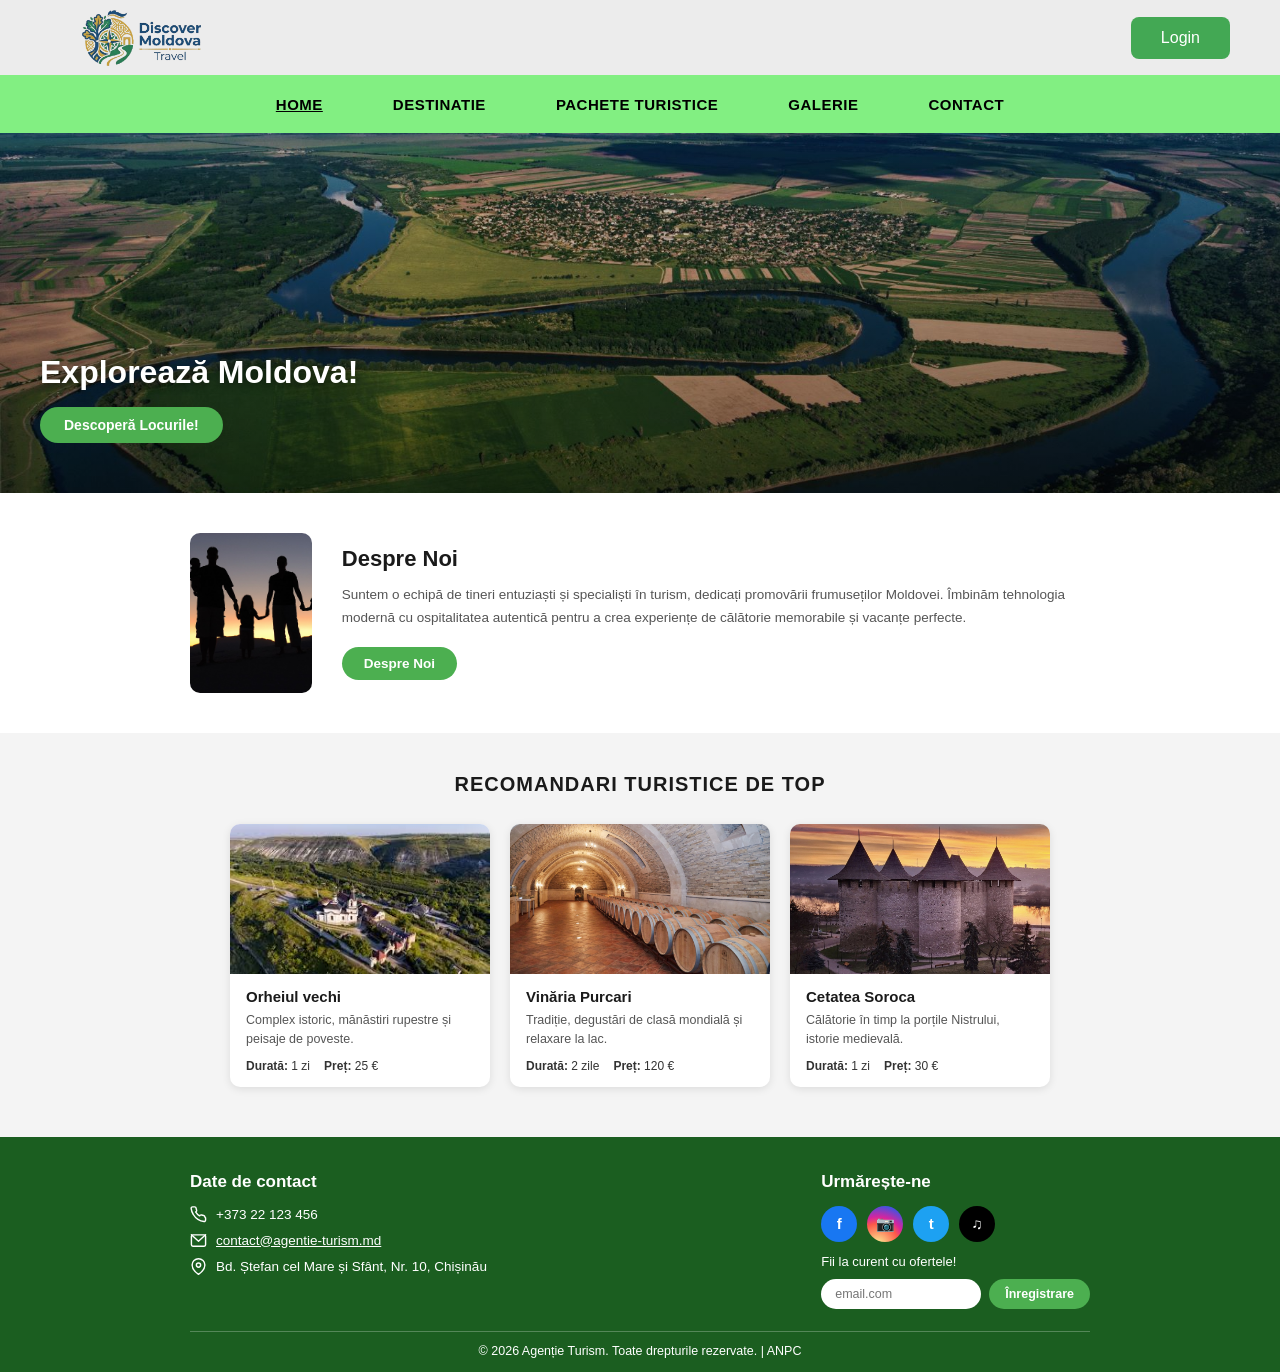
==== index.html @ 36265c70 "Add files via upload" ====
<!DOCTYPE html>
<html lang="ro">
<head>
    <meta charset="UTF-8">
    <meta name="viewport" content="width=device-width, initial-scale=1.0">
    <title>Discover Moldova - Pagina Principala</title>

    <!-- style.css: variabile, reset, header, nav, hero, destinatii, despre noi -->
    <link rel="stylesheet" href="css/style.css">

    <style>
        
        footer {
            background-color: #1b5e20;
            color: #ffffff;
            padding: 35px 40px 14px;
            margin-top: 10px;
        }

        .footer-container {
            display: flex;
            justify-content: space-between;
            gap: 30px;
            max-width: 900px;
            margin: 0 auto;
            padding-bottom: 22px;
        }

        .footer-contact h3,
        .footer-social h3 {
            font-size: 17px;
            font-weight: 700;
            margin-bottom: 14px;
        }

        .footer-contact p {
            display: flex;
            align-items: center;
            gap: 9px;
            font-size: 13.5px;
            margin-bottom: 9px;
        }

        .footer-contact p a {
            color: #ffffff;
            text-decoration: underline;
        }

        .footer-contact svg {
            width: 17px;
            height: 17px;
            flex-shrink: 0;
        }

        /* Iconite sociale */
        .social-icons {
            display: flex;
            gap: 10px;
            margin-bottom: 12px;
        }

        .social-icon {
            width: 36px;
            height: 36px;
            border-radius: 50%;
            display: flex;
            align-items: center;
            justify-content: center;
            font-size: 15px;
            font-weight: 700;
            color: #ffffff;
            text-decoration: none;
            transition: transform 0.2s, opacity 0.2s;
        }

        .social-icon:hover {
            transform: scale(1.12);
            opacity: 0.9;
        }

        .social-icon.facebook  { background-color: #1877f2; }
        .social-icon.instagram { background: radial-gradient(circle at 30% 107%, #fdf497 0%, #fd5949 45%, #d6249f 60%, #285AEB 90%); }
        .social-icon.twitter   { background-color: #1da1f2; }
        .social-icon.tiktok    { background-color: #000000; }

        .footer-social p {
            font-size: 13px;
            margin-bottom: 10px;
        }

        /* Newsletter */
        .newsletter-form {
            display: flex;
            gap: 8px;
            align-items: center;
        }

        .newsletter-form input[type="email"] {
            padding: 8px 14px;
            border-radius: 20px;
            border: none;
            outline: none;
            font-size: 12.5px;
            color: #333;
            width: 160px;
        }

        .newsletter-form button {
            background-color: #4caf50;
            color: #ffffff;
            border: none;
            padding: 8px 16px;
            border-radius: 20px;
            font-size: 12.5px;
            font-weight: 700;
            cursor: pointer;
            transition: background 0.2s;
        }

        .newsletter-form button:hover {
            background-color: #2e7d32;
        }

        /* Footer bottom */
        .footer-bottom {
            border-top: 1px solid rgba(255,255,255,0.25);
            padding-top: 12px;
            text-align: center;
            font-size: 12.5px;
            max-width: 900px;
            margin: 0 auto;
        }
    </style>
</head>
<body>

    <!-- ===== BARA ALBA: logo + login ===== -->
    <div class="header-top">
        <div class="logo">
            <img src="assets/logo.png" alt="Discover Moldova Travel">
        </div>
        <a href="#" class="btn-login">Login</a>
    </div>

    <!-- ===== BARA VERDE: navigatie ===== -->
    <nav class="header-nav">
        <ul>
            <li><a href="index.html" class="active">HOME</a></li>
            <li><a href="pages/destinatii.html">DESTINATIE</a></li>
            <li><a href="pages/pachete.html">PACHETE TURISTICE</a></li>
            <li><a href="pages/galerie.html">GALERIE</a></li>
            <li><a href="pages/contact.html">CONTACT</a></li>
        </ul>
    </nav>

    <main>

        <!-- ===== HERO: background-image, overlay, titlu animat ===== -->
        <section class="hero" style="background-image: url('assets/AboutMoldova.jpg')">
            <div class="hero-content">
                <h1>Explorează Moldova!</h1>
                <a href="#destinatii" class="btn-primary">Descoperă Locurile!</a>
            </div>
        </section>

        <!-- ===== DESPRE NOI: Flexbox + iconite ===== -->
        <section class="about">
            <div class="about-container">
                <div class="about-image">
                    <img src="assets/despre-noi.jpg" alt="Familie în siluetă la apus">
                </div>
                <div class="about-text">
                    <h2>Despre Noi</h2>
                    <p>Suntem o echipă de tineri entuziaști și specialiști în turism, dedicați promovării frumuseților Moldovei. Îmbinăm tehnologia modernă cu ospitalitatea autentică pentru a crea experiențe de călătorie memorabile și vacanțe perfecte.</p>
                    <a href="#" class="btn-secondary">Despre Noi</a>
                </div>
            </div>
        </section>

        <!-- ===== DESTINATII: CSS Grid 3 coloane, carduri box-shadow + hover ===== -->
        <section id="destinatii" class="recommendations">
            <h2>RECOMANDARI TURISTICE DE TOP</h2>

            <div class="cards-container">

                <article class="card">
                    <img src="assets/orheiul-vechi.jpg" alt="Orheiul Vechi">
                    <div class="card-content">
                        <h3>Orheiul vechi</h3>
                        <p>Complex istoric, mănăstiri rupestre și peisaje de poveste.</p>
                        <div class="card-details">
                            <p><strong>Durată:</strong> 1 zi</p>
                            <p><strong>Preț:</strong> 25 €</p>
                        </div>
                    </div>
                </article>

                <article class="card">
                    <img src="assets/vinaria-purcari.jpg" alt="Vinăria Purcari">
                    <div class="card-content">
                        <h3>Vinăria Purcari</h3>
                        <p>Tradiție, degustări de clasă mondială și relaxare la lac.</p>
                        <div class="card-details">
                            <p><strong>Durată:</strong> 2 zile</p>
                            <p><strong>Preț:</strong> 120 €</p>
                        </div>
                    </div>
                </article>

                <article class="card">
                    <img src="assets/soroca-cetate.jpg" alt="Cetatea Soroca">
                    <div class="card-content">
                        <h3>Cetatea Soroca</h3>
                        <p>Călătorie în timp la porțile Nistrului, istorie medievală.</p>
                        <div class="card-details">
                            <p><strong>Durată:</strong> 1 zi</p>
                            <p><strong>Preț:</strong> 30 €</p>
                        </div>
                    </div>
                </article>

            </div>
        </section>

    </main>

    <!-- ===== FOOTER ===== -->
    <footer>
        <div class="footer-container">
            <div class="footer-contact">
                <h3>Date de contact</h3>
                <p>
                    <svg viewBox="0 0 24 24" fill="none" stroke="white" stroke-width="2" stroke-linecap="round" stroke-linejoin="round">
                        <path d="M22 16.92v3a2 2 0 0 1-2.18 2 19.79 19.79 0 0 1-8.63-3.07A19.5 19.5 0 0 1 4.69 12a19.79 19.79 0 0 1-3.07-8.67A2 2 0 0 1 3.6 1.27h3a2 2 0 0 1 2 1.72c.127.96.361 1.903.7 2.81a2 2 0 0 1-.45 2.11L7.91 8.4a16 16 0 0 0 5.55 5.55l.83-.83a2 2 0 0 1 2.11-.45c.907.339 1.85.573 2.81.7a2 2 0 0 1 1.72 2.03z"/>
                    </svg>
                    +373 22 123 456
                </p>
                <p>
                    <svg viewBox="0 0 24 24" fill="none" stroke="white" stroke-width="2" stroke-linecap="round" stroke-linejoin="round">
                        <rect x="2" y="4" width="20" height="16" rx="2"/>
                        <polyline points="2,4 12,13 22,4"/>
                    </svg>
                    <a href="mailto:contact@agentie-turism.md">contact@agentie-turism.md</a>
                </p>
                <p>
                    <svg viewBox="0 0 24 24" fill="none" stroke="white" stroke-width="2" stroke-linecap="round" stroke-linejoin="round">
                        <path d="M21 10c0 7-9 13-9 13s-9-6-9-13a9 9 0 0 1 18 0z"/>
                        <circle cx="12" cy="10" r="3"/>
                    </svg>
                    Bd. Ștefan cel Mare și Sfânt, Nr. 10, Chișinău
                </p>
            </div>

            <div class="footer-social">
                <h3>Urmărește-ne</h3>
                <div class="social-icons">
                    <a href="#" class="social-icon facebook">f</a>
                    <a href="#" class="social-icon instagram">&#x1F4F7;</a>
                    <a href="#" class="social-icon twitter">t</a>
                    <a href="#" class="social-icon tiktok">&#9835;</a>
                </div>
                <p>Fii la curent cu ofertele!</p>
                <form class="newsletter-form">
                    <input type="email" placeholder="email.com" required>
                    <button type="submit">Înregistrare</button>
                </form>
            </div>
        </div>

        <div class="footer-bottom">
            <p>&copy; 2026 Agenție Turism. Toate drepturile rezervate. | ANPC</p>
        </div>
    </footer>

    <script src="js/script.js"></script>
</body>
</html>
---- css/style.css ----
:root {
    --green-dark:   #1b5e20;
    --green-mid:    #2e7d32;
    --green-light:  #4caf50;
    --white:        #ffffff;
    --gray-bg:      #f4f4f4;
    --gray-light:   #eeeeee;
    --gray-border:  #cccccc;
    --text-dark:    #1a1a1a;
    --text-mid:     #333333;
    --text-light:   #555555;
    --font-main:    'Segoe UI', Tahoma, Geneva, Verdana, sans-serif;
}

/* ----- Reset ----- */
*, *::before, *::after {
    margin: 0;
    padding: 0;
    box-sizing: border-box;
}

html, body {
    font-family: var(--font-main);
    background-color: var(--gray-bg);
    color: var(--text-dark);
    font-size: 15px;
}

a {
    text-decoration: none;
    color: inherit;
}

img {
    display: block;
    max-width: 100%;
}

ul {
    list-style: none;
}

.header-top{
    background:#ececec;
    height:75px;
    padding:0 50px;
    display:flex;
    justify-content:space-between;
    align-items:center;
}

.logo img {
    height: 100px;
    width: auto;
}

.btn-login{
    background:#43a854;
    color:white;
    padding:12px 30px;
    border-radius:8px;
    border:none;
    font-size:16px;
    font-weight:500;
}

.btn-login:hover {
    background: rgba(255,255,255,0.2);
}

/* =============================================
   HEADER — BARA ALBASTRA (navigatie)
   ============================================= */
   .header-nav{
    background:#82ef82;
    height:58px;
    display:flex;
    justify-content:center;
    align-items:center;
}

.header-nav ul{
    display:flex;
    gap:70px;
    margin:0;
    padding:0;
    align-items:center;
}

.header-nav ul li a{
    color:#000;
    font-size:15px;
    font-weight:700;
    padding-bottom:4px;
    letter-spacing:0.5px;
}

.header-nav ul li a:hover,
.header-nav ul li a.active{
    text-decoration:underline;
}

/* =============================================
   FOOTER
   ============================================= */
footer {
    background-color: var(--green-dark);
    color: var(--white);
    padding: 35px 40px 14px;
    margin-top: 10px;
}

.footer-container {
    display: flex;
    justify-content: space-between;
    max-width: 900px;
    margin: 0 auto;
    padding-bottom: 22px;
    gap: 30px;
}

.footer-contact h3,
.footer-social h3 {
    font-size: 17px;
    font-weight: 700;
    margin-bottom: 14px;
}

.footer-contact p {
    font-size: 13.5px;
    margin-bottom: 9px;
    display: flex;
    align-items: center;
    gap: 9px;
}

.footer-contact p a {
    color: var(--white);
    text-decoration: underline;
}

.footer-contact svg {
    width: 17px;
    height: 17px;
    flex-shrink: 0;
}

.social-icons {
    display: flex;
    gap: 10px;
    margin-bottom: 12px;
}

.social-icon {
    width: 36px;
    height: 36px;
    border-radius: 50%;
    display: flex;
    align-items: center;
    justify-content: center;
    font-size: 15px;
    font-weight: 700;
    color: var(--white);
    text-decoration: none;
}

.social-icon.facebook  { background-color: #1877f2; }
.social-icon.instagram { background: radial-gradient(circle at 30% 107%, #fdf497 0%, #fd5949 45%, #d6249f 60%, #285AEB 90%); }
.social-icon.twitter   { background-color: #1da1f2; }
.social-icon.tiktok    { background-color: #000000; }

.footer-social p {
    font-size: 13px;
    margin-bottom: 10px;
}

.newsletter-form {
    display: flex;
    gap: 8px;
    align-items: center;
}

.newsletter-form input[type="email"] {
    padding: 8px 14px;
    border-radius: 20px;
    border: none;
    outline: none;
    font-size: 12.5px;
    color: var(--text-mid);
    width: 160px;
}

.newsletter-form button {
    background-color: var(--green-light);
    color: var(--white);
    border: none;
    padding: 8px 16px;
    border-radius: 20px;
    font-size: 12.5px;
    font-weight: 700;
    cursor: pointer;
    transition: background 0.2s;
}

.newsletter-form button:hover {
    background-color: var(--green-mid);
}

.footer-bottom {
    border-top: 1px solid rgba(255,255,255,0.25);
    padding-top: 12px;
    text-align: center;
    font-size: 12.5px;
    max-width: 900px;
    margin: 0 auto;
}

/* =============================================
   INDEX.HTML — HERO
   ============================================= */
.hero {
    width: 100%;
    min-height: 360px;
    background-color: #555; background-size: cover; background-position: center center; background-repeat: no-repeat;
    position: relative;
    display: flex;
    align-items: flex-end;
    padding-bottom: 50px;
}

.hero::after {
    content: '';
    position: absolute;
    inset: 0;
    background: linear-gradient(to bottom, rgba(0,0,0,0.15) 0%, rgba(0,0,0,0.45) 100%);
}

.hero-content {
    position: relative;
    z-index: 1;
    padding-left: 40px;
}

.hero-content h1 {
    font-size: 32px;
    font-weight: 800;
    color: var(--white);
    margin-bottom: 16px;
    text-shadow: 0 2px 8px rgba(0,0,0,0.5);
}

.btn-primary {
    display: inline-block;
    background-color: var(--green-light);
    color: var(--white);
    padding: 10px 24px;
    border-radius: 25px;
    font-size: 14px;
    font-weight: 700;
    transition: background 0.2s, transform 0.1s;
}

.btn-primary:hover {
    background-color: var(--green-mid);
    transform: translateY(-1px);
}

/* =============================================
   INDEX.HTML — DESPRE NOI
   ============================================= */
.about {
    background: var(--white);
    padding: 40px;
}

.about-container {
    max-width: 900px;
    margin: 0 auto;
    display: flex;
    gap: 30px;
    align-items: center;
}

.about-image img {
    width: 220px;
    height: 160px;
    object-fit: cover;
    border-radius: 10px;
    flex-shrink: 0;
}

.about-text h2 {
    font-size: 22px;
    font-weight: 700;
    color: var(--text-dark);
    margin-bottom: 12px;
}

.about-text p {
    font-size: 13.5px;
    line-height: 1.65;
    color: var(--text-light);
    margin-bottom: 18px;
}

.btn-secondary {
    display: inline-block;
    background-color: var(--green-light);
    color: var(--white);
    padding: 9px 22px;
    border-radius: 22px;
    font-size: 13.5px;
    font-weight: 700;
    transition: background 0.2s;
}

.btn-secondary:hover {
    background-color: var(--green-mid);
}

/* =============================================
   INDEX.HTML — RECOMANDARI
   ============================================= */
.recommendations {
    padding: 40px;
    background: var(--gray-bg);
}

.recommendations h2 {
    text-align: center;
    font-size: 20px;
    font-weight: 800;
    letter-spacing: 1px;
    color: var(--text-dark);
    margin-bottom: 28px;
}

.cards-container {
    display: flex;
    gap: 20px;
    justify-content: center;
    max-width: 900px;
    margin: 0 auto;
    flex-wrap: wrap;
}

.card {
    background: var(--white);
    border-radius: 10px;
    overflow: hidden;
    width: 260px;
    box-shadow: 0 2px 8px rgba(0,0,0,0.1);
    transition: transform 0.2s, box-shadow 0.2s;
}

.card:hover {
    transform: translateY(-4px);
    box-shadow: 0 6px 18px rgba(0,0,0,0.15);
}

.card > img {
    width: 100%;
    height: 150px;
    object-fit: cover;
}

.card-content {
    padding: 14px 16px;
}

.card-content h3 {
    font-size: 15px;
    font-weight: 700;
    margin-bottom: 6px;
    color: var(--text-dark);
}

.card-content > p {
    font-size: 12.5px;
    color: var(--text-light);
    line-height: 1.5;
    margin-bottom: 10px;
}

.card-details {
    display: flex;
    gap: 14px;
}

.card-details p {
    font-size: 12px;
    color: var(--text-mid);
}

/* =============================================
   DESTINATII.HTML — LAYOUT
   ============================================= */
.destinatii-layout {
    display: flex;
    gap: 24px;
    padding: 30px 40px;
    max-width: 960px;
    margin: 0 auto;
}

.sidebar {
    width: 160px;
    flex-shrink: 0;
}

.sidebar h2 {
    font-size: 18px;
    font-weight: 800;
    color: var(--text-dark);
    margin-bottom: 13px;
}

.search-box {
    display: flex;
    align-items: center;
    gap: 7px;
    border: 1.5px solid var(--gray-border);
    border-radius: 20px;
    padding: 7px 12px;
    background: var(--white);
    margin-bottom: 16px;
}

.search-box span {
    font-size: 13px;
    color: #aaa;
}

.search-box input {
    border: none;
    outline: none;
    font-size: 13px;
    color: #999;
    width: 100%;
    background: transparent;
}

.filter-box {
    background: var(--white);
    border: 1.5px solid var(--gray-border);
    border-radius: 12px;
    padding: 14px 13px;
}

.filter-box h4 {
    font-size: 12.5px;
    font-weight: 700;
    color: var(--text-dark);
    margin-bottom: 8px;
}

.filter-item {
    font-size: 12px;
    color: var(--text-light);
    margin-bottom: 7px;
    display: flex;
    align-items: center;
    gap: 4px;
    cursor: pointer;
}

.filter-item::after {
    content: "∨";
    font-size: 10px;
    color: #777;
}

.filter-divider {
    border: none;
    border-top: 1px solid var(--gray-light);
    margin: 10px 0;
}

.categories-title {
    font-size: 12px;
    font-weight: 700;
    color: var(--text-dark);
    margin-bottom: 7px;
    display: block;
}

.dest-cards-area {
    flex: 1;
}

.dest-cards-grid {
    display: grid;
    grid-template-columns: repeat(3, 1fr);
    gap: 14px;
}

.dest-card {
    background: var(--white);
    border: 2px solid var(--green-light);
    border-radius: 10px;
    overflow: hidden;
    cursor: pointer;
    transition: transform 0.2s, box-shadow 0.2s;
}

.dest-card:hover {
    transform: translateY(-3px);
    box-shadow: 0 5px 16px rgba(76,175,80,0.2);
}

.dest-card img {
    width: 100%;
    height: 95px;
    object-fit: cover;
}

.dest-card-info {
    padding: 8px 10px;
}

.dest-card-info h3 {
    font-size: 12px;
    font-weight: 700;
    color: var(--text-dark);
    margin-bottom: 2px;
}

.dest-card-info p {
    font-size: 11.5px;
    color: var(--text-light);
}


/* =============================================
   PACHETE.HTML — SLIDER
   ============================================= */
.slider {
    position: relative;
    overflow: hidden;
    background: #111;
    height: 220px;
}

.slider-track {
    display: flex;
    height: 100%;
    transition: transform 0.5s ease;
}

.slide {
    min-width: 33.333%;
    height: 100%;
}

.slide img {
    width: 100%;
    height: 100%;
    object-fit: cover;
    opacity: 0.85;
}

.slider-dots {
    position: absolute;
    bottom: 10px;
    left: 50%;
    transform: translateX(-50%);
    display: flex;
    gap: 8px;
}

.dot {
    width: 10px;
    height: 10px;
    border-radius: 50%;
    background: rgba(255,255,255,0.5);
    cursor: pointer;
    transition: background 0.3s;
}

.dot.active {
    background: var(--white);
}

/* TITLU PACHETE */
.pachete-title {
    text-align: center;
    padding: 30px 20px 10px;
}

.pachete-title h2 {
    font-size: 22px;
    font-weight: 800;
    color: var(--text-dark);
    line-height: 1.4;
}

/* GRID PACHETE */
.pachete-grid {
    display: grid;
    grid-template-columns: repeat(3, 1fr);
    gap: 16px;
    padding: 20px 30px 40px;
    max-width: 960px;
    margin: 0 auto;
}

.pachet-card {
    background: var(--white);
    border-radius: 10px;
    overflow: hidden;
    box-shadow: 0 2px 8px rgba(0,0,0,0.1);
    transition: transform 0.2s, box-shadow 0.2s;
}

.pachet-card:hover {
    transform: translateY(-4px);
    box-shadow: 0 6px 18px rgba(0,0,0,0.15);
}

.pachet-card > img {
    width: 100%;
    height: 110px;
    object-fit: cover;
}

.pachet-info {
    padding: 12px 14px;
}

.pachet-info h3 {
    font-size: 14px;
    font-weight: 700;
    color: var(--text-dark);
    margin-bottom: 8px;
}

.pachet-info ul {
    list-style: disc;
    padding-left: 16px;
    margin-bottom: 12px;
}

.pachet-info ul li {
    font-size: 11.5px;
    color: var(--text-light);
    margin-bottom: 3px;
}

.btn-rezerva {
    display: inline-block;
    background-color: var(--green-light);
    color: var(--white);
    padding: 7px 16px;
    border-radius: 20px;
    font-size: 12px;
    font-weight: 700;
    transition: background 0.2s;
}

.btn-rezerva:hover {
    background-color: var(--green-mid);
}

/* =============================================
   GALERIE.HTML
   ============================================= */
.galerie-hero {
    width: 100%;
    height: 200px;
    background-color: #555; background-size: cover; background-position: center center; background-repeat: no-repeat;
    position: relative;
    display: flex;
    align-items: center;
    justify-content: flex-start;
    padding-left: 30px;
}

.galerie-hero::after {
    content: '';
    position: absolute;
    inset: 0;
    background: rgba(0,0,0,0.38);
}

.galerie-hero-content {
    position: relative;
    z-index: 1;
}

.galerie-hero-content h1 {
    font-size: 24px;
    font-weight: 800;
    color: var(--white);
    text-shadow: 0 2px 8px rgba(0,0,0,0.5);
}

/* FILTRE GALERIE */
.galerie-section {
    padding: 24px 30px 40px;
    max-width: 960px;
    margin: 0 auto;
}

.galerie-filtre {
    display: flex;
    gap: 10px;
    justify-content: center;
    margin-bottom: 22px;
}

.filtru-btn {
    padding: 7px 20px;
    border-radius: 20px;
    border: 1.5px solid var(--gray-border);
    background: var(--white);
    font-size: 13px;
    font-weight: 600;
    color: var(--text-mid);
    cursor: pointer;
    transition: background 0.2s, color 0.2s, border-color 0.2s;
}

.filtru-btn.active,
.filtru-btn:hover {
    background: var(--green-light);
    color: var(--white);
    border-color: var(--green-light);
}

/* GRID GALERIE */
.galerie-grid {
    display: grid;
    grid-template-columns: repeat(3, 1fr);
    gap: 12px;
}

.galerie-item {
    border-radius: 10px;
    overflow: hidden;
    cursor: pointer;
    transition: transform 0.2s, opacity 0.3s;
}

.galerie-item img {
    width: 100%;
    height: 120px;
    object-fit: cover;
    display: block;
    transition: transform 0.3s;
}

.galerie-item:hover img {
    transform: scale(1.05);
}

.galerie-item.hidden {
    display: none;
}

/* =============================================
   CONTACT.HTML
   ============================================= */
.contact-section {
    display: flex;
    gap: 0;
    min-height: 480px;
    max-width: 960px;
    margin: 0 auto;
    padding: 30px 30px 40px;
    gap: 30px;
}

/* STANGA */
.contact-left {
    flex: 1;
}

.contact-map {
    border-radius: 10px;
    overflow: hidden;
    margin-bottom: 20px;
}

.cum-ajungi h3 {
    font-size: 14px;
    font-weight: 700;
    color: var(--text-dark);
    margin-bottom: 12px;
    display: flex;
    align-items: center;
    gap: 6px;
    cursor: pointer;
}

.cum-ajungi h3 .arrow {
    font-size: 16px;
    color: var(--green-mid);
}

.cum-ajungi ul {
    list-style: disc;
    padding-left: 18px;
}

.cum-ajungi ul li {
    font-size: 12.5px;
    color: var(--text-light);
    margin-bottom: 8px;
    line-height: 1.55;
}

/* DREAPTA */
.contact-right {
    flex: 1;
}

.contact-info-top {
    margin-bottom: 16px;
}

.contact-info-top h3 {
    font-size: 16px;
    font-weight: 700;
    color: var(--text-dark);
    margin-bottom: 10px;
}

.contact-info-top p {
    font-size: 13px;
    color: var(--text-mid);
    display: flex;
    align-items: center;
    gap: 8px;
    margin-bottom: 7px;
}

.contact-info-top p svg {
    width: 16px;
    height: 16px;
    flex-shrink: 0;
    color: var(--text-mid);
}

.contact-info-top p a {
    color: var(--green-mid);
    text-decoration: underline;
}

.contact-slogan {
    font-size: 20px;
    font-weight: 800;
    color: var(--text-dark);
    margin-bottom: 18px;
    line-height: 1.3;
}

/* FORMULAR */
.contact-form {
    display: flex;
    flex-direction: column;
    gap: 10px;
}

.contact-form input,
.contact-form textarea {
    width: 100%;
    padding: 10px 14px;
    border: 1.5px solid var(--gray-border);
    border-radius: 8px;
    font-size: 13px;
    font-family: var(--font-main);
    color: var(--text-dark);
    outline: none;
    background: var(--white);
    transition: border-color 0.2s;
}

.contact-form input:focus,
.contact-form textarea:focus {
    border-color: var(--green-light);
}

.contact-form textarea {
    resize: vertical;
    min-height: 90px;
}

.btn-trimite {
    background-color: var(--green-light);
    color: var(--white);
    border: none;
    padding: 11px 24px;
    border-radius: 22px;
    font-size: 14px;
    font-weight: 700;
    cursor: pointer;
    align-self: flex-end;
    transition: background 0.2s;
}

.btn-trimite:hover {
    background-color: var(--green-mid);
}
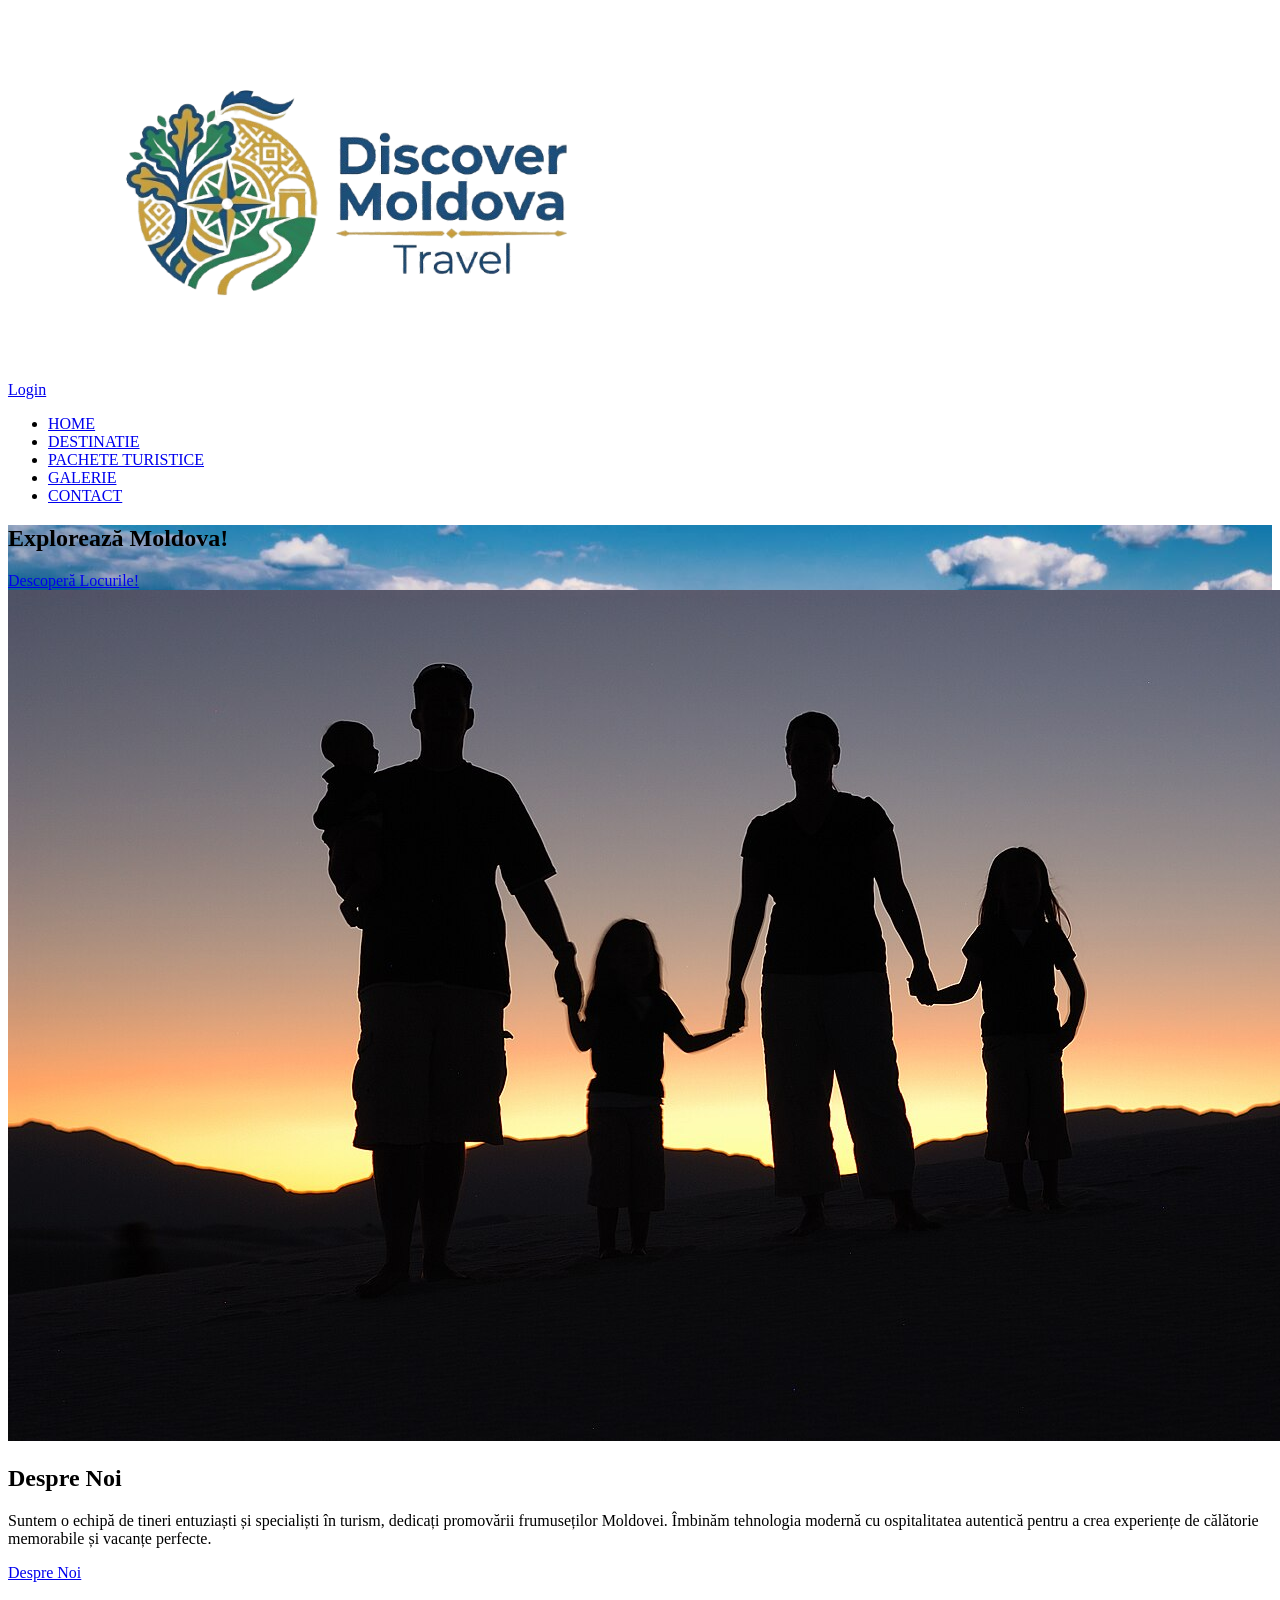
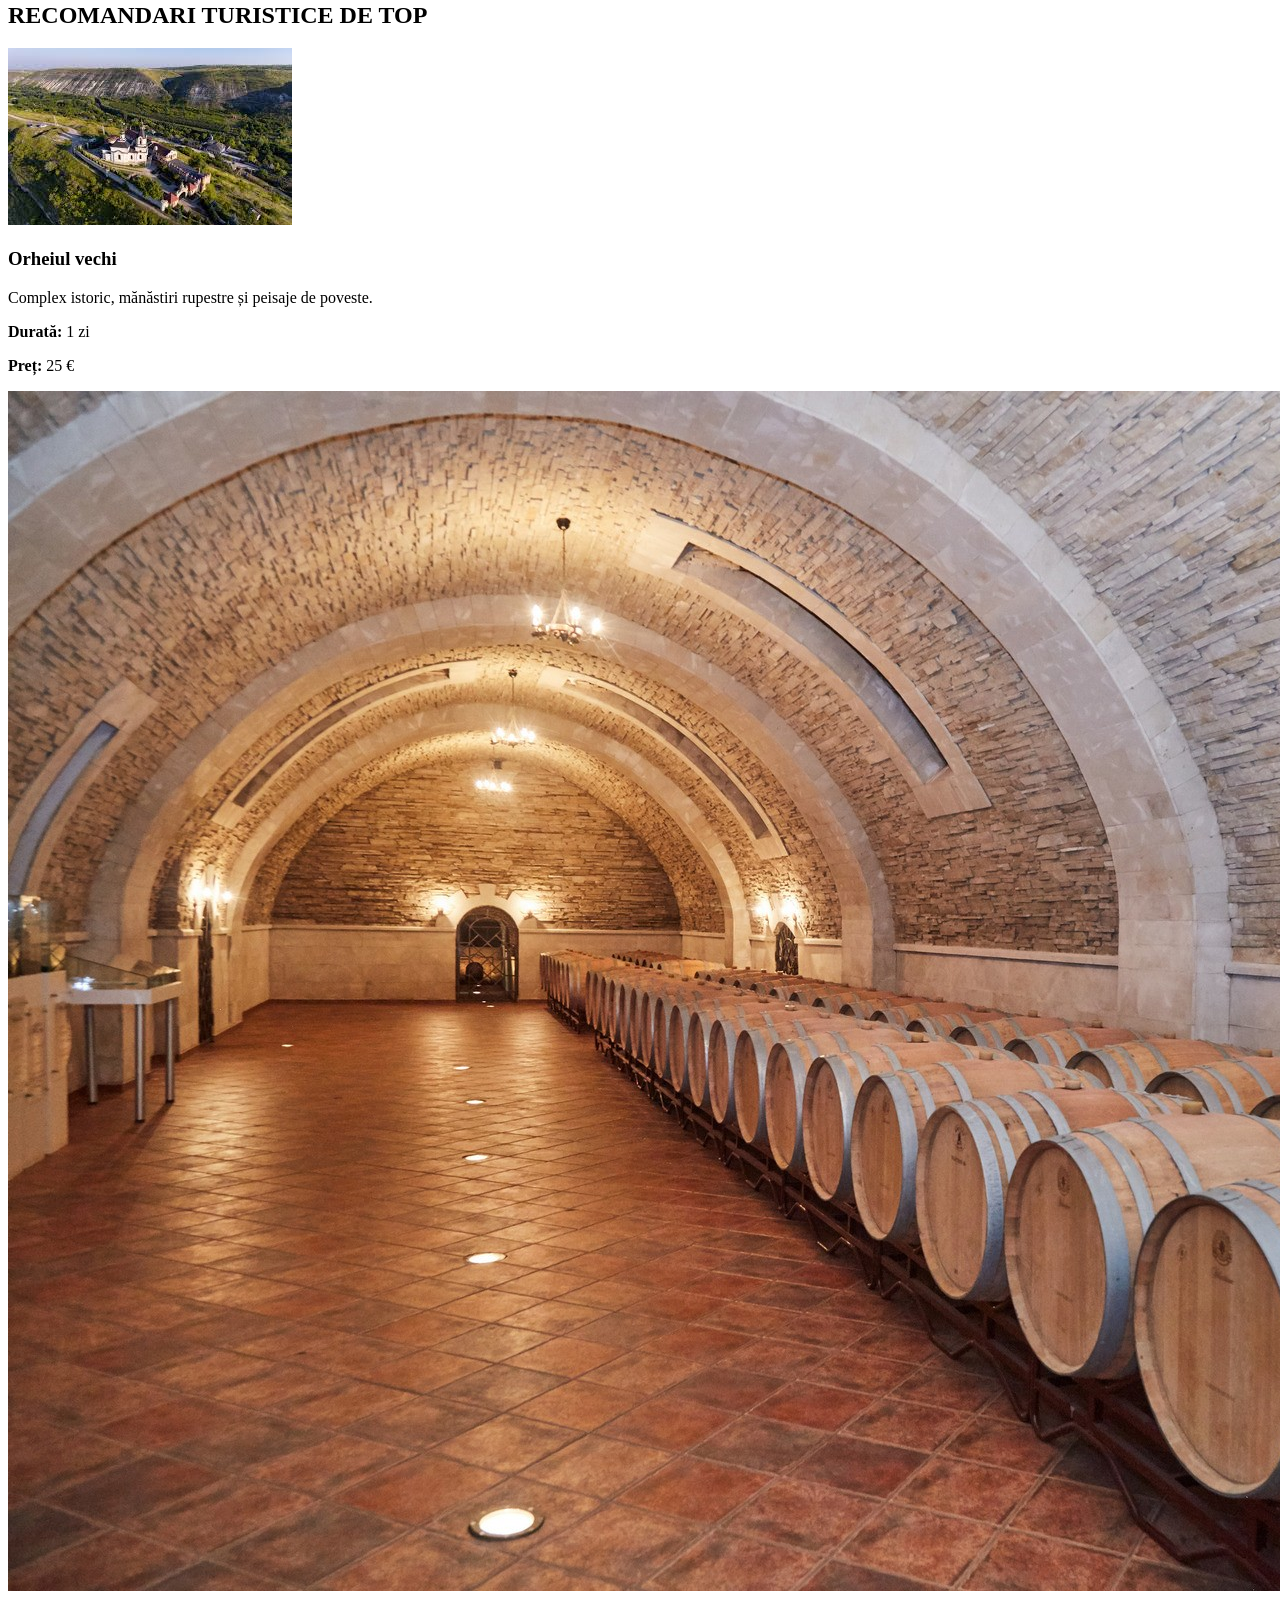
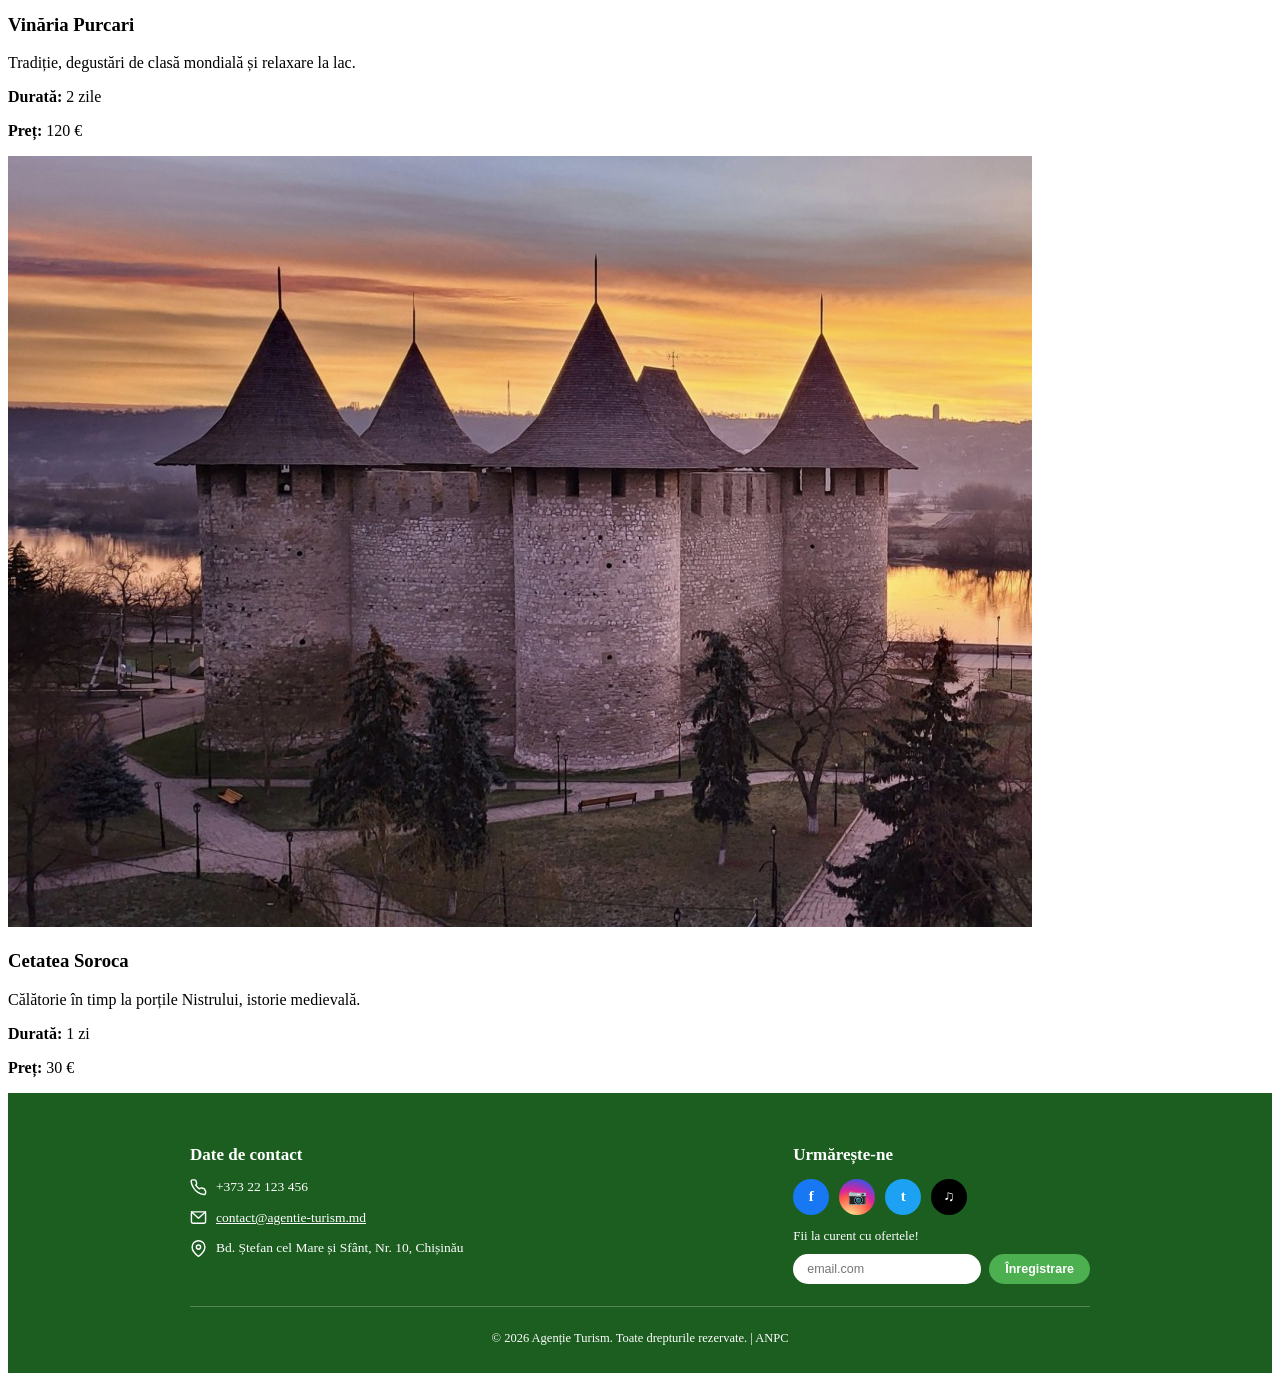
==== commit b4ad2e66: "Update index.html" ====
--- a/index.html
+++ b/index.html
@@ -5,10 +5,12 @@
     <meta name="viewport" content="width=device-width, initial-scale=1.0">
     <title>Discover Moldova - Pagina Principala</title>
 
-    <!-- style.css: variabile, reset, header, nav, hero, destinatii, despre noi -->
-    <link rel="stylesheet" href="css/style.css">
+    
+    <link rel="stylesheet" href="style.css">
 
     <style>
+        
+
         
         footer {
             background-color: #1b5e20;
@@ -52,7 +54,7 @@
             flex-shrink: 0;
         }
 
-        /* Iconite sociale */
+        
         .social-icons {
             display: flex;
             gap: 10px;
@@ -88,7 +90,7 @@
             margin-bottom: 10px;
         }
 
-        /* Newsletter */
+        
         .newsletter-form {
             display: flex;
             gap: 8px;
@@ -121,7 +123,7 @@
             background-color: #2e7d32;
         }
 
-        /* Footer bottom */
+        
         .footer-bottom {
             border-top: 1px solid rgba(255,255,255,0.25);
             padding-top: 12px;
@@ -134,7 +136,7 @@
 </head>
 <body>
 
-    <!-- ===== BARA ALBA: logo + login ===== -->
+    
     <div class="header-top">
         <div class="logo">
             <img src="assets/logo.png" alt="Discover Moldova Travel">
@@ -142,7 +144,7 @@
         <a href="#" class="btn-login">Login</a>
     </div>
 
-    <!-- ===== BARA VERDE: navigatie ===== -->
+    
     <nav class="header-nav">
         <ul>
             <li><a href="index.html" class="active">HOME</a></li>
@@ -155,7 +157,7 @@
 
     <main>
 
-        <!-- ===== HERO: background-image, overlay, titlu animat ===== -->
+        
         <section class="hero" style="background-image: url('assets/AboutMoldova.jpg')">
             <div class="hero-content">
                 <h1>Explorează Moldova!</h1>
@@ -163,7 +165,7 @@
             </div>
         </section>
 
-        <!-- ===== DESPRE NOI: Flexbox + iconite ===== -->
+        
         <section class="about">
             <div class="about-container">
                 <div class="about-image">
@@ -177,7 +179,7 @@
             </div>
         </section>
 
-        <!-- ===== DESTINATII: CSS Grid 3 coloane, carduri box-shadow + hover ===== -->
+        
         <section id="destinatii" class="recommendations">
             <h2>RECOMANDARI TURISTICE DE TOP</h2>
 
@@ -224,7 +226,7 @@
 
     </main>
 
-    <!-- ===== FOOTER ===== -->
+    
     <footer>
         <div class="footer-container">
             <div class="footer-contact">
@@ -272,6 +274,7 @@
         </div>
     </footer>
 
+    <script src="https://cdn.jsdelivr.net/npm/bootstrap@5.3.0/dist/js/bootstrap.bundle.min.js"></script>
     <script src="js/script.js"></script>
 </body>
-</html>+</html>
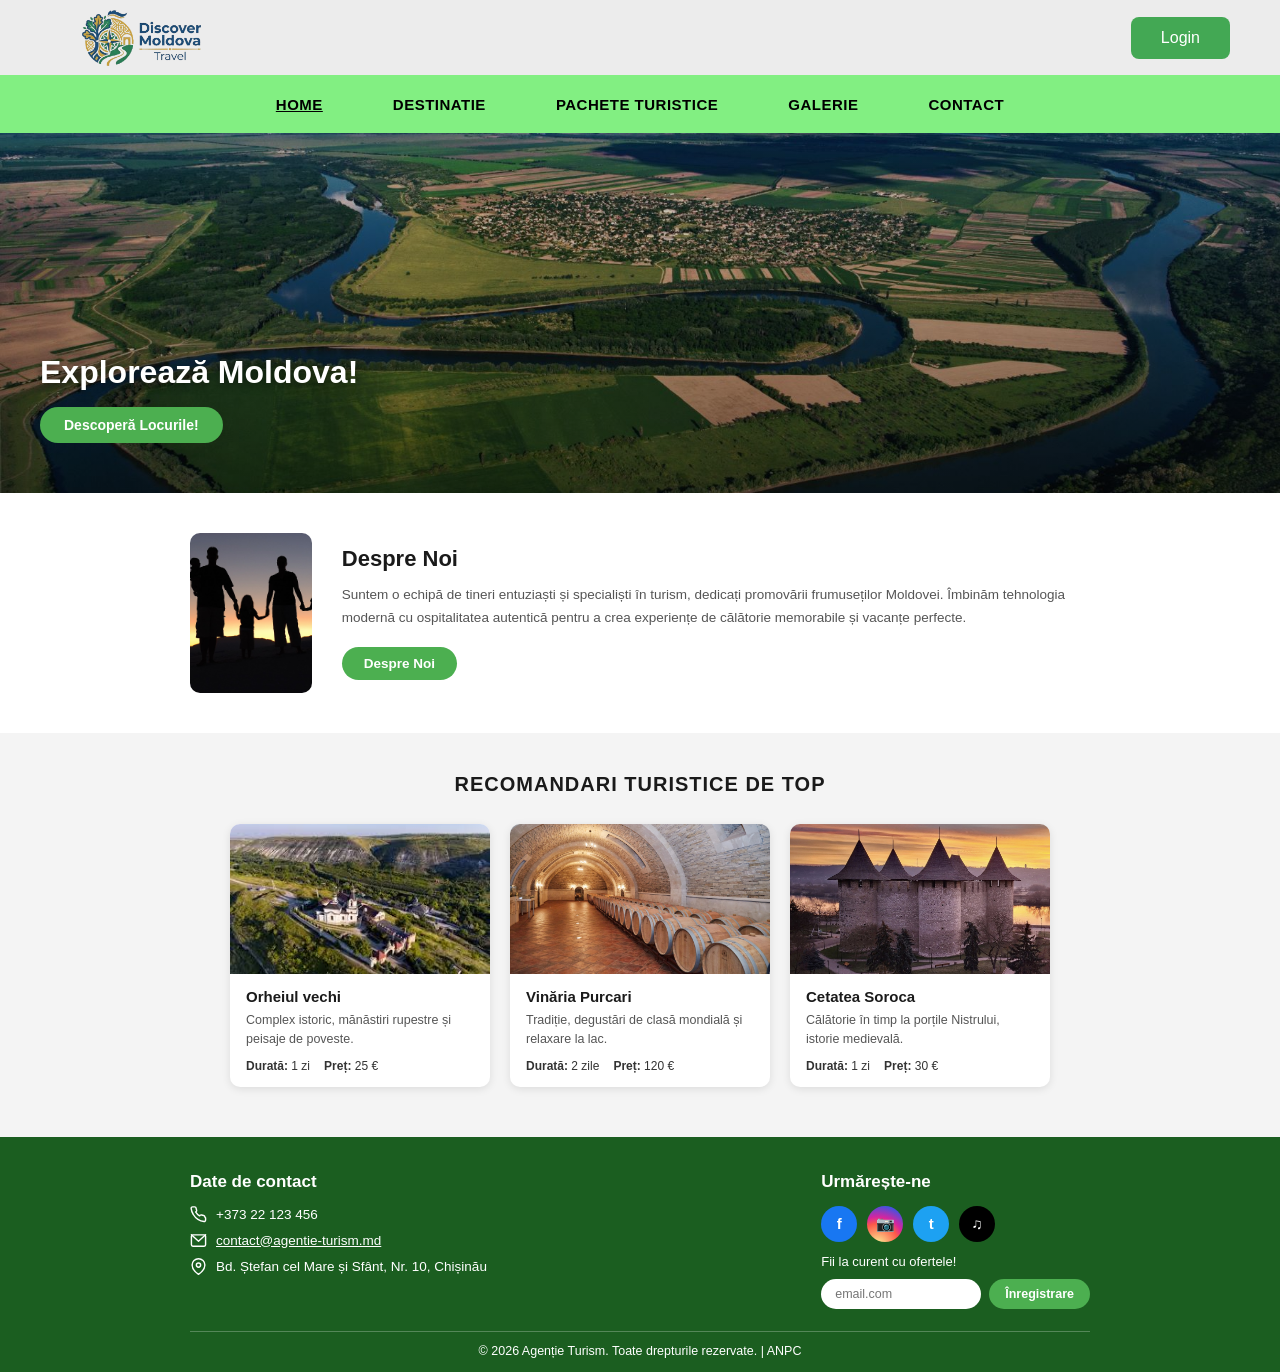
==== commit 9359c3c4: "Update index.html" ====
--- a/index.html
+++ b/index.html
@@ -6,7 +6,7 @@
     <title>Discover Moldova - Pagina Principala</title>
 
     
-    <link rel="stylesheet" href="style.css">
+    <link rel="stylesheet" href="css/style.css">
 
     <style>
         
--- a/css/style.css
+++ b/css/style.css
@@ -0,0 +1,1002 @@
+:root {
+    --green-dark:   #1b5e20;
+    --green-mid:    #2e7d32;
+    --green-light:  #4caf50;
+    --white:        #ffffff;
+    --gray-bg:      #f4f4f4;
+    --gray-light:   #eeeeee;
+    --gray-border:  #cccccc;
+    --text-dark:    #1a1a1a;
+    --text-mid:     #333333;
+    --text-light:   #555555;
+    --font-main:    'Segoe UI', Tahoma, Geneva, Verdana, sans-serif;
+}
+
+/* ----- Reset ----- */
+*, *::before, *::after {
+    margin: 0;
+    padding: 0;
+    box-sizing: border-box;
+}
+
+html, body {
+    font-family: var(--font-main);
+    background-color: var(--gray-bg);
+    color: var(--text-dark);
+    font-size: 15px;
+}
+
+a {
+    text-decoration: none;
+    color: inherit;
+}
+
+img {
+    display: block;
+    max-width: 100%;
+}
+
+ul {
+    list-style: none;
+}
+
+.header-top{
+    background:#ececec;
+    height:75px;
+    padding:0 50px;
+    display:flex;
+    justify-content:space-between;
+    align-items:center;
+}
+
+.logo img {
+    height: 100px;
+    width: auto;
+}
+
+.btn-login{
+    background:#43a854;
+    color:white;
+    padding:12px 30px;
+    border-radius:8px;
+    border:none;
+    font-size:16px;
+    font-weight:500;
+}
+
+.btn-login:hover {
+    background: rgba(255,255,255,0.2);
+}
+
+.header-nav{
+    background:#82ef82;
+    height:58px;
+    display:flex;
+    justify-content:center;
+    align-items:center;
+}
+
+.header-nav ul{
+    display:flex;
+    gap:70px;
+    margin:0;
+    padding:0;
+    align-items:center;
+}
+
+.header-nav ul li a{
+    color:#000;
+    font-size:15px;
+    font-weight:700;
+    padding-bottom:4px;
+    letter-spacing:0.5px;
+}
+
+.header-nav ul li a:hover,
+.header-nav ul li a.active{
+    text-decoration:underline;
+}
+
+footer {
+    background-color: var(--green-dark);
+    color: var(--white);
+    padding: 35px 40px 14px;
+    margin-top: 10px;
+}
+
+.footer-container {
+    display: flex;
+    justify-content: space-between;
+    max-width: 900px;
+    margin: 0 auto;
+    padding-bottom: 22px;
+    gap: 30px;
+}
+
+.footer-contact h3,
+.footer-social h3 {
+    font-size: 17px;
+    font-weight: 700;
+    margin-bottom: 14px;
+}
+
+.footer-contact p {
+    font-size: 13.5px;
+    margin-bottom: 9px;
+    display: flex;
+    align-items: center;
+    gap: 9px;
+}
+
+.footer-contact p a {
+    color: var(--white);
+    text-decoration: underline;
+}
+
+.footer-contact svg {
+    width: 17px;
+    height: 17px;
+    flex-shrink: 0;
+}
+
+.social-icons {
+    display: flex;
+    gap: 10px;
+    margin-bottom: 12px;
+}
+
+.social-icon {
+    width: 36px;
+    height: 36px;
+    border-radius: 50%;
+    display: flex;
+    align-items: center;
+    justify-content: center;
+    font-size: 15px;
+    font-weight: 700;
+    color: var(--white);
+    text-decoration: none;
+}
+
+.social-icon.facebook  { background-color: #1877f2; }
+.social-icon.instagram { background: radial-gradient(circle at 30% 107%, #fdf497 0%, #fd5949 45%, #d6249f 60%, #285AEB 90%); }
+.social-icon.twitter   { background-color: #1da1f2; }
+.social-icon.tiktok    { background-color: #000000; }
+
+.footer-social p {
+    font-size: 13px;
+    margin-bottom: 10px;
+}
+
+.newsletter-form {
+    display: flex;
+    gap: 8px;
+    align-items: center;
+}
+
+.newsletter-form input[type="email"] {
+    padding: 8px 14px;
+    border-radius: 20px;
+    border: none;
+    outline: none;
+    font-size: 12.5px;
+    color: var(--text-mid);
+    width: 160px;
+}
+
+.newsletter-form button {
+    background-color: var(--green-light);
+    color: var(--white);
+    border: none;
+    padding: 8px 16px;
+    border-radius: 20px;
+    font-size: 12.5px;
+    font-weight: 700;
+    cursor: pointer;
+    transition: background 0.2s;
+}
+
+.newsletter-form button:hover {
+    background-color: var(--green-mid);
+}
+
+.footer-bottom {
+    border-top: 1px solid rgba(255,255,255,0.25);
+    padding-top: 12px;
+    text-align: center;
+    font-size: 12.5px;
+    max-width: 900px;
+    margin: 0 auto;
+}
+
+.hero {
+    width: 100%;
+    min-height: 360px;
+    background-color: #555;
+    background-size: cover;
+    background-position: center center;
+    background-repeat: no-repeat;
+    position: relative;
+    display: flex;
+    align-items: flex-end;
+    padding-bottom: 50px;
+}
+
+.hero::after {
+    content: '';
+    position: absolute;
+    inset: 0;
+    background: linear-gradient(to bottom, rgba(0,0,0,0.15) 0%, rgba(0,0,0,0.45) 100%);
+}
+
+.hero-content {
+    position: relative;
+    z-index: 1;
+    padding-left: 40px;
+}
+
+.hero-content h1 {
+    font-size: 32px;
+    font-weight: 800;
+    color: var(--white);
+    margin-bottom: 16px;
+    text-shadow: 0 2px 8px rgba(0,0,0,0.5);
+}
+
+.btn-primary {
+    display: inline-block;
+    background-color: var(--green-light);
+    color: var(--white);
+    padding: 10px 24px;
+    border-radius: 25px;
+    font-size: 14px;
+    font-weight: 700;
+    transition: background 0.2s, transform 0.1s;
+}
+
+.btn-primary:hover {
+    background-color: var(--green-mid);
+    transform: translateY(-1px);
+}
+
+.about {
+    background: var(--white);
+    padding: 40px;
+}
+
+.about-container {
+    max-width: 900px;
+    margin: 0 auto;
+    display: flex;
+    gap: 30px;
+    align-items: center;
+}
+
+.about-image img {
+    width: 220px;
+    height: 160px;
+    object-fit: cover;
+    border-radius: 10px;
+    flex-shrink: 0;
+}
+
+.about-text h2 {
+    font-size: 22px;
+    font-weight: 700;
+    color: var(--text-dark);
+    margin-bottom: 12px;
+}
+
+.about-text p {
+    font-size: 13.5px;
+    line-height: 1.65;
+    color: var(--text-light);
+    margin-bottom: 18px;
+}
+
+.btn-secondary {
+    display: inline-block;
+    background-color: var(--green-light);
+    color: var(--white);
+    padding: 9px 22px;
+    border-radius: 22px;
+    font-size: 13.5px;
+    font-weight: 700;
+    transition: background 0.2s;
+}
+
+.btn-secondary:hover {
+    background-color: var(--green-mid);
+}
+
+.recommendations {
+    padding: 40px;
+    background: var(--gray-bg);
+}
+
+.recommendations h2 {
+    text-align: center;
+    font-size: 20px;
+    font-weight: 800;
+    letter-spacing: 1px;
+    color: var(--text-dark);
+    margin-bottom: 28px;
+}
+
+.cards-container {
+    display: flex;
+    gap: 20px;
+    justify-content: center;
+    max-width: 900px;
+    margin: 0 auto;
+    flex-wrap: wrap;
+}
+
+.card {
+    background: var(--white);
+    border-radius: 10px;
+    overflow: hidden;
+    width: 260px;
+    box-shadow: 0 2px 8px rgba(0,0,0,0.1);
+    transition: transform 0.2s, box-shadow 0.2s;
+}
+
+.card:hover {
+    transform: translateY(-4px);
+    box-shadow: 0 6px 18px rgba(0,0,0,0.15);
+}
+
+.card > img {
+    width: 100%;
+    height: 150px;
+    object-fit: cover;
+}
+
+.card-content {
+    padding: 14px 16px;
+}
+
+.card-content h3 {
+    font-size: 15px;
+    font-weight: 700;
+    margin-bottom: 6px;
+    color: var(--text-dark);
+}
+
+.card-content > p {
+    font-size: 12.5px;
+    color: var(--text-light);
+    line-height: 1.5;
+    margin-bottom: 10px;
+}
+
+.card-details {
+    display: flex;
+    gap: 14px;
+}
+
+.card-details p {
+    font-size: 12px;
+    color: var(--text-mid);
+}
+
+.destinatii-layout {
+    display: flex;
+    gap: 24px;
+    padding: 30px 40px;
+    max-width: 960px;
+    margin: 0 auto;
+}
+
+.sidebar {
+    width: 160px;
+    flex-shrink: 0;
+}
+
+.sidebar h2 {
+    font-size: 18px;
+    font-weight: 800;
+    color: var(--text-dark);
+    margin-bottom: 13px;
+}
+
+.search-box {
+    display: flex;
+    align-items: center;
+    gap: 7px;
+    border: 1.5px solid var(--gray-border);
+    border-radius: 20px;
+    padding: 7px 12px;
+    background: var(--white);
+    margin-bottom: 16px;
+}
+
+.search-box span {
+    font-size: 13px;
+    color: #aaa;
+}
+
+.search-box input {
+    border: none;
+    outline: none;
+    font-size: 13px;
+    color: #999;
+    width: 100%;
+    background: transparent;
+}
+
+.filter-box {
+    background: var(--white);
+    border: 1.5px solid var(--gray-border);
+    border-radius: 12px;
+    padding: 14px 13px;
+}
+
+.filter-box h4 {
+    font-size: 12.5px;
+    font-weight: 700;
+    color: var(--text-dark);
+    margin-bottom: 8px;
+}
+
+.filter-item {
+    font-size: 12px;
+    color: var(--text-light);
+    margin-bottom: 7px;
+    display: flex;
+    align-items: center;
+    gap: 4px;
+    cursor: pointer;
+}
+
+.filter-item::after {
+    content: "∨";
+    font-size: 10px;
+    color: #777;
+}
+
+.filter-divider {
+    border: none;
+    border-top: 1px solid var(--gray-light);
+    margin: 10px 0;
+}
+
+.categories-title {
+    font-size: 12px;
+    font-weight: 700;
+    color: var(--text-dark);
+    margin-bottom: 7px;
+    display: block;
+}
+
+.dest-cards-area {
+    flex: 1;
+}
+
+.dest-cards-grid {
+    display: grid;
+    grid-template-columns: repeat(3, 1fr);
+    gap: 14px;
+}
+
+.dest-card {
+    background: var(--white);
+    border: 2px solid var(--green-light);
+    border-radius: 10px;
+    overflow: hidden;
+    cursor: pointer;
+    transition: transform 0.2s, box-shadow 0.2s;
+}
+
+.dest-card:hover {
+    transform: translateY(-3px);
+    box-shadow: 0 5px 16px rgba(76,175,80,0.2);
+}
+
+.dest-card img {
+    width: 100%;
+    height: 95px;
+    object-fit: cover;
+}
+
+.dest-card-info {
+    padding: 8px 10px;
+}
+
+.dest-card-info h3 {
+    font-size: 12px;
+    font-weight: 700;
+    color: var(--text-dark);
+    margin-bottom: 2px;
+}
+
+.dest-card-info p {
+    font-size: 11.5px;
+    color: var(--text-light);
+}
+
+.slider {
+    position: relative;
+    overflow: hidden;
+    background: #111;
+    height: 220px;
+}
+
+.slider-track {
+    display: flex;
+    height: 100%;
+    transition: transform 0.5s ease;
+}
+
+.slide {
+    min-width: 33.333%;
+    height: 100%;
+}
+
+.slide img {
+    width: 100%;
+    height: 100%;
+    object-fit: cover;
+    opacity: 0.85;
+}
+
+.slider-dots {
+    position: absolute;
+    bottom: 10px;
+    left: 50%;
+    transform: translateX(-50%);
+    display: flex;
+    gap: 8px;
+}
+
+.dot {
+    width: 10px;
+    height: 10px;
+    border-radius: 50%;
+    background: rgba(255,255,255,0.5);
+    cursor: pointer;
+    transition: background 0.3s;
+}
+
+.dot.active {
+    background: var(--white);
+}
+
+.pachete-title {
+    text-align: center;
+    padding: 30px 20px 10px;
+}
+
+.pachete-title h2 {
+    font-size: 22px;
+    font-weight: 800;
+    color: var(--text-dark);
+    line-height: 1.4;
+}
+
+.pachete-grid {
+    display: grid;
+    grid-template-columns: repeat(3, 1fr);
+    gap: 16px;
+    padding: 20px 30px 40px;
+    max-width: 960px;
+    margin: 0 auto;
+}
+
+.pachet-card {
+    background: var(--white);
+    border-radius: 10px;
+    overflow: hidden;
+    box-shadow: 0 2px 8px rgba(0,0,0,0.1);
+    transition: transform 0.2s, box-shadow 0.2s;
+}
+
+.pachet-card:hover {
+    transform: translateY(-4px);
+    box-shadow: 0 6px 18px rgba(0,0,0,0.15);
+}
+
+.pachet-card > img {
+    width: 100%;
+    height: 110px;
+    object-fit: cover;
+}
+
+.pachet-info {
+    padding: 12px 14px;
+}
+
+.pachet-info h3 {
+    font-size: 14px;
+    font-weight: 700;
+    color: var(--text-dark);
+    margin-bottom: 8px;
+}
+
+.pachet-info ul {
+    list-style: disc;
+    padding-left: 16px;
+    margin-bottom: 12px;
+}
+
+.pachet-info ul li {
+    font-size: 11.5px;
+    color: var(--text-light);
+    margin-bottom: 3px;
+}
+
+.btn-rezerva {
+    display: inline-block;
+    background-color: var(--green-light);
+    color: var(--white);
+    padding: 7px 16px;
+    border-radius: 20px;
+    font-size: 12px;
+    font-weight: 700;
+    transition: background 0.2s;
+}
+
+.btn-rezerva:hover {
+    background-color: var(--green-mid);
+}
+
+.galerie-hero {
+    width: 100%;
+    height: 200px;
+    background-color: #555;
+    background-size: cover;
+    background-position: center center;
+    background-repeat: no-repeat;
+    position: relative;
+    display: flex;
+    align-items: center;
+    justify-content: flex-start;
+    padding-left: 30px;
+}
+
+.galerie-hero::after {
+    content: '';
+    position: absolute;
+    inset: 0;
+    background: rgba(0,0,0,0.38);
+}
+
+.galerie-hero-content {
+    position: relative;
+    z-index: 1;
+}
+
+.galerie-hero-content h1 {
+    font-size: 24px;
+    font-weight: 800;
+    color: var(--white);
+    text-shadow: 0 2px 8px rgba(0,0,0,0.5);
+}
+
+.galerie-section {
+    padding: 24px 30px 40px;
+    max-width: 960px;
+    margin: 0 auto;
+}
+
+.galerie-filtre {
+    display: flex;
+    gap: 10px;
+    justify-content: center;
+    margin-bottom: 22px;
+}
+
+.filtru-btn {
+    padding: 7px 20px;
+    border-radius: 20px;
+    border: 1.5px solid var(--gray-border);
+    background: var(--white);
+    font-size: 13px;
+    font-weight: 600;
+    color: var(--text-mid);
+    cursor: pointer;
+    transition: background 0.2s, color 0.2s, border-color 0.2s;
+}
+
+.filtru-btn.active,
+.filtru-btn:hover {
+    background: var(--green-light);
+    color: var(--white);
+    border-color: var(--green-light);
+}
+
+.galerie-grid {
+    display: grid;
+    grid-template-columns: repeat(3, 1fr);
+    gap: 12px;
+}
+
+.galerie-item {
+    border-radius: 10px;
+    overflow: hidden;
+    cursor: pointer;
+    transition: transform 0.2s, opacity 0.3s;
+}
+
+.galerie-item img {
+    width: 100%;
+    height: 120px;
+    object-fit: cover;
+    display: block;
+    transition: transform 0.3s;
+}
+
+.galerie-item:hover img {
+    transform: scale(1.05);
+}
+
+.galerie-item.hidden {
+    display: none;
+}
+
+.contact-section {
+    display: flex;
+    gap: 30px;
+    min-height: 480px;
+    max-width: 960px;
+    margin: 0 auto;
+    padding: 30px 30px 40px;
+}
+
+.contact-left {
+    flex: 1;
+}
+
+.contact-map {
+    border-radius: 10px;
+    overflow: hidden;
+    margin-bottom: 20px;
+}
+
+.cum-ajungi h3 {
+    font-size: 14px;
+    font-weight: 700;
+    color: var(--text-dark);
+    margin-bottom: 12px;
+    display: flex;
+    align-items: center;
+    gap: 6px;
+    cursor: pointer;
+}
+
+.cum-ajungi h3 .arrow {
+    font-size: 16px;
+    color: var(--green-mid);
+}
+
+.cum-ajungi ul {
+    list-style: disc;
+    padding-left: 18px;
+}
+
+.cum-ajungi ul li {
+    font-size: 12.5px;
+    color: var(--text-light);
+    margin-bottom: 8px;
+    line-height: 1.55;
+}
+
+.contact-right {
+    flex: 1;
+}
+
+.contact-info-top {
+    margin-bottom: 16px;
+}
+
+.contact-info-top h3 {
+    font-size: 16px;
+    font-weight: 700;
+    color: var(--text-dark);
+    margin-bottom: 10px;
+}
+
+.contact-info-top p {
+    font-size: 13px;
+    color: var(--text-mid);
+    display: flex;
+    align-items: center;
+    gap: 8px;
+    margin-bottom: 7px;
+}
+
+.contact-info-top p svg {
+    width: 16px;
+    height: 16px;
+    flex-shrink: 0;
+    color: var(--text-mid);
+}
+
+.contact-info-top p a {
+    color: var(--green-mid);
+    text-decoration: underline;
+}
+
+.contact-slogan {
+    font-size: 20px;
+    font-weight: 800;
+    color: var(--text-dark);
+    margin-bottom: 18px;
+    line-height: 1.3;
+}
+
+.contact-form {
+    display: flex;
+    flex-direction: column;
+    gap: 10px;
+}
+
+.contact-form input,
+.contact-form textarea {
+    width: 100%;
+    padding: 10px 14px;
+    border: 1.5px solid var(--gray-border);
+    border-radius: 8px;
+    font-size: 13px;
+    font-family: var(--font-main);
+    color: var(--text-dark);
+    outline: none;
+    background: var(--white);
+    transition: border-color 0.2s;
+}
+
+.contact-form input:focus,
+.contact-form textarea:focus {
+    border-color: var(--green-light);
+}
+
+.contact-form textarea {
+    resize: vertical;
+    min-height: 90px;
+}
+
+.btn-trimite {
+    background-color: var(--green-light);
+    color: var(--white);
+    border: none;
+    padding: 11px 24px;
+    border-radius: 22px;
+    font-size: 14px;
+    font-weight: 700;
+    cursor: pointer;
+    align-self: flex-end;
+    transition: background 0.2s;
+}
+
+.btn-trimite:hover {
+    background-color: var(--green-mid);
+}
+
+@media (max-width: 900px) {
+
+    /* Header */
+    .header-top { height: 60px; padding: 0 20px; }
+    .logo img { height: 70px; }
+    .btn-login { padding: 9px 20px; font-size: 14px; }
+
+    /* Navigatie */
+    .header-nav ul { gap: 30px; }
+    .header-nav ul li a { font-size: 13px; }
+
+    /* Hero */
+    .hero { min-height: 280px; padding-bottom: 35px; }
+    .hero-content { padding-left: 24px; }
+    .hero-content h1 { font-size: 26px; }
+
+    /* Despre Noi */
+    .about { padding: 30px 24px; }
+    .about-image img { width: 180px; height: 140px; }
+
+    /* Recomandari — 2 coloane */
+    .recommendations { padding: 30px 24px; }
+    .cards-container { gap: 16px; }
+    .card { width: calc(50% - 8px); }
+
+    /* Footer */
+    footer { padding: 28px 24px 12px; }
+
+    /* Destinatii */
+    .destinatii-layout { flex-direction: column; padding: 20px 24px; }
+    .sidebar { width: 100%; }
+    .dest-cards-grid { grid-template-columns: repeat(2, 1fr); }
+
+    /* Pachete */
+    .pachete-grid { grid-template-columns: repeat(2, 1fr); padding: 16px 24px 40px; }
+
+    /* Galerie */
+    .galerie-grid { grid-template-columns: repeat(2, 1fr); }
+    .galerie-section { padding: 20px 24px 40px; }
+
+    /* Contact */
+    .contact-section { flex-direction: column; padding: 24px; }
+    .contact-map iframe { height: 200px; }
+}
+
+@media (max-width: 600px) {
+
+    /* Header */
+    .header-top { height: 55px; padding: 0 14px; }
+    .logo img { height: 55px; }
+    .btn-login { padding: 8px 14px; font-size: 13px; }
+
+    /* Navigatie — scroll orizontal pe mobil */
+    .header-nav { overflow-x: auto; justify-content: flex-start; padding: 0 14px; }
+    .header-nav ul { gap: 18px; flex-wrap: nowrap; width: max-content; }
+    .header-nav ul li a { font-size: 12px; white-space: nowrap; }
+
+    /* Hero */
+    .hero { min-height: 220px; padding-bottom: 28px; }
+    .hero-content { padding-left: 16px; }
+    .hero-content h1 { font-size: 20px; margin-bottom: 12px; }
+    .btn-primary { padding: 8px 18px; font-size: 13px; }
+
+    /* Despre Noi — coloana verticala */
+    .about { padding: 24px 16px; }
+    .about-container { flex-direction: column; gap: 16px; }
+    .about-image img { width: 100%; height: 200px; }
+    .about-text h2 { font-size: 18px; }
+
+    /* Recomandari — 1 coloana */
+    .recommendations { padding: 24px 16px; }
+    .recommendations h2 { font-size: 17px; }
+    .cards-container { flex-direction: column; align-items: center; }
+    .card { width: 100%; max-width: 400px; }
+
+    /* Footer — coloana verticala */
+    footer { padding: 24px 16px 12px; }
+    .footer-container { flex-direction: column; gap: 24px; }
+    .newsletter-form { flex-wrap: wrap; }
+    .newsletter-form input[type="email"] { width: 100%; }
+    .newsletter-form button { width: 100%; }
+
+    /* Destinatii — 1 coloana */
+    .destinatii-layout { padding: 16px; gap: 14px; }
+    .dest-cards-grid { grid-template-columns: 1fr; }
+    .dest-card img { height: 140px; }
+
+    /* Pachete — 1 coloana */
+    .pachete-grid { grid-template-columns: 1fr; padding: 12px 16px 30px; gap: 14px; }
+    .pachete-title h2 { font-size: 20px; }
+    .slider { height: 180px; }
+    .slide { min-width: 100%; }
+
+    /* Galerie */
+    .galerie-hero { height: 150px; padding-left: 16px; }
+    .galerie-hero-content h1 { font-size: 18px; }
+    .galerie-section { padding: 16px 16px 30px; }
+    .galerie-filtre { flex-wrap: wrap; gap: 8px; }
+    .filtru-btn { padding: 6px 14px; font-size: 12px; }
+    .galerie-grid { grid-template-columns: repeat(2, 1fr); gap: 8px; }
+    .galerie-item img { height: 100px; }
+
+    /* Contact */
+    .contact-section { padding: 16px; gap: 18px; }
+    .contact-slogan { font-size: 18px; }
+    .btn-trimite { align-self: stretch; text-align: center; width: 100%; }
+    .contact-map iframe { height: 180px; }
+
+    /* Filter sidebar pe mobil */
+    .filter-box { display: flex; flex-wrap: wrap; gap: 8px; align-items: center; }
+    .filter-box h4 { width: 100%; }
+    .filter-item { background: var(--white); border: 1px solid var(--gray-border); border-radius: 16px; padding: 4px 12px; margin-bottom: 0; font-size: 12px; }
+}
+
+
+/* =============================================
+   RESPONSIVE — MOBIL MIC (max 380px)
+   ============================================= */
+@media (max-width: 380px) {
+    .hero-content h1 { font-size: 17px; }
+    .btn-primary { font-size: 12px; padding: 7px 14px; }
+    .header-nav ul li a { font-size: 11px; }
+    .btn-login { padding: 6px 10px; font-size: 12px; }
+    .galerie-grid { grid-template-columns: 1fr; }
+    .galerie-hero-content h1 { font-size: 15px; }
+    .pachete-title h2 { font-size: 17px; }
+    .contact-slogan { font-size: 16px; }
+}
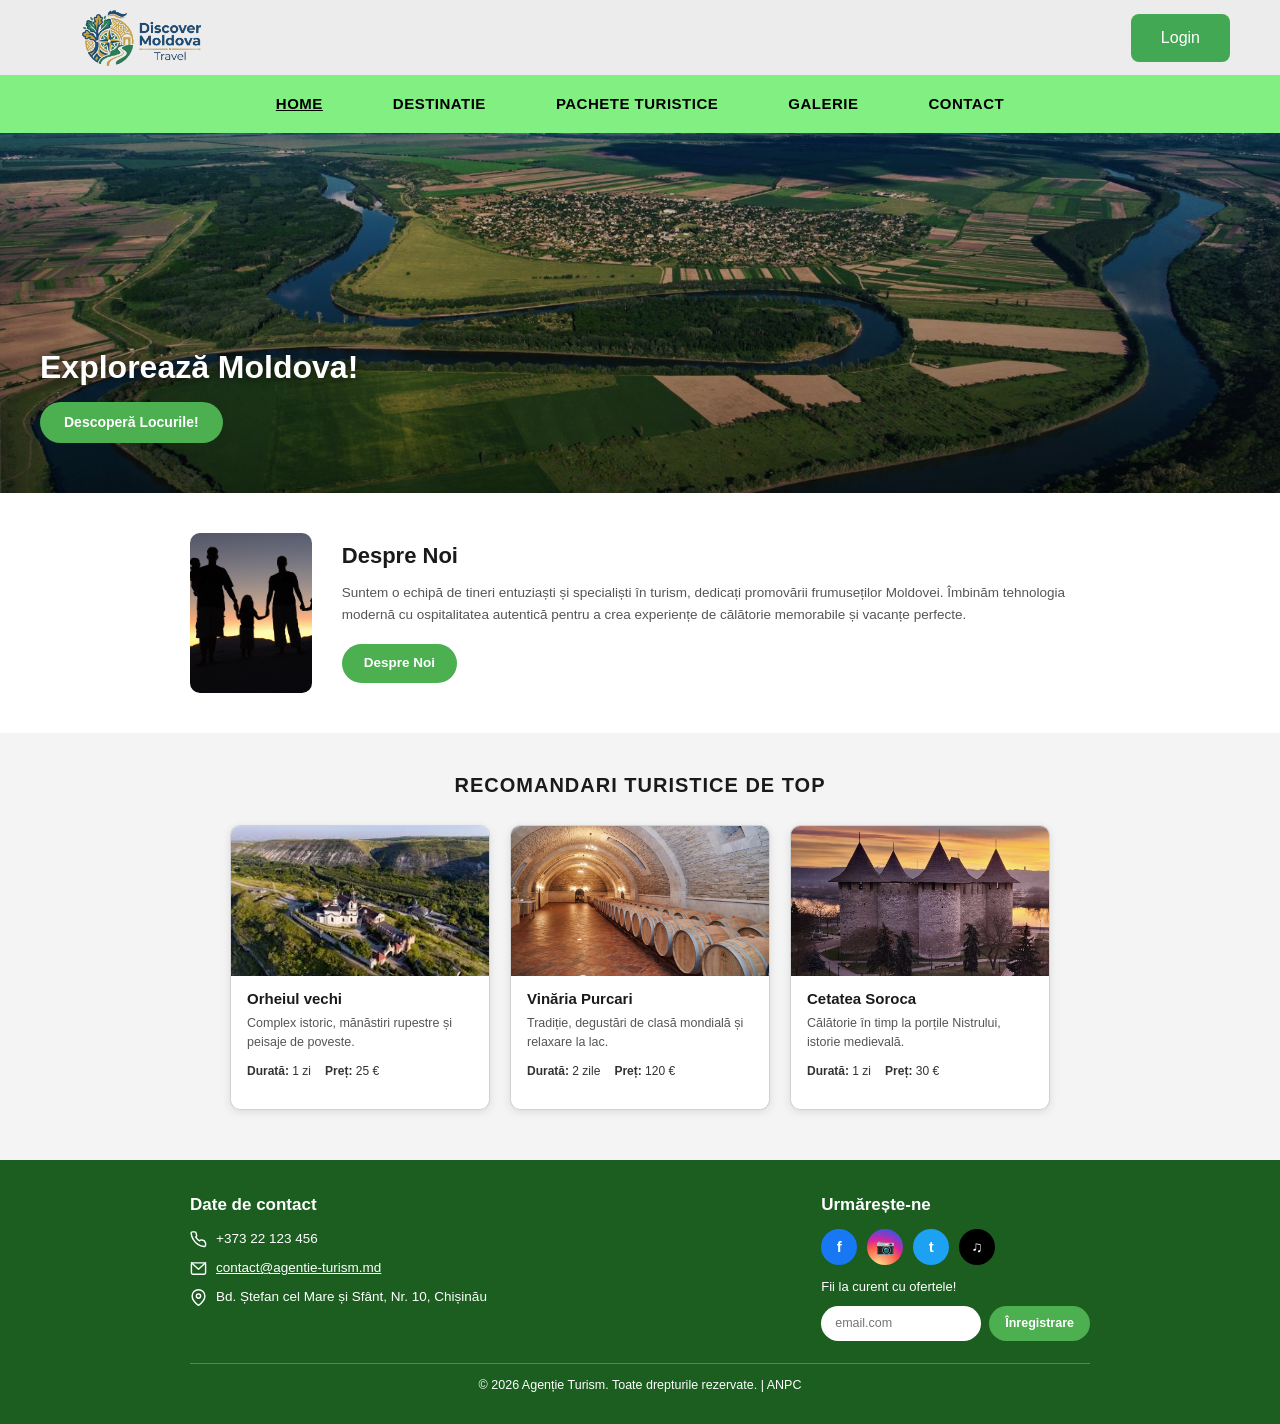
==== commit d291aebb: "Update index.html" ====
--- a/index.html
+++ b/index.html
@@ -4,13 +4,11 @@
     <meta charset="UTF-8">
     <meta name="viewport" content="width=device-width, initial-scale=1.0">
     <title>Discover Moldova - Pagina Principala</title>
-
-    
+    <link href="https://cdn.jsdelivr.net/npm/bootstrap@5.3.0/dist/css/bootstrap.min.css" rel="stylesheet"> 
+    <!-- style.css: variabile, reset, header, nav, hero, destinatii, despre noi -->
     <link rel="stylesheet" href="css/style.css">
 
     <style>
-        
-
         
         footer {
             background-color: #1b5e20;
@@ -54,7 +52,7 @@
             flex-shrink: 0;
         }
 
-        
+        /* Iconite sociale */
         .social-icons {
             display: flex;
             gap: 10px;
@@ -90,7 +88,7 @@
             margin-bottom: 10px;
         }
 
-        
+        /* Newsletter */
         .newsletter-form {
             display: flex;
             gap: 8px;
@@ -123,7 +121,7 @@
             background-color: #2e7d32;
         }
 
-        
+        /* Footer bottom */
         .footer-bottom {
             border-top: 1px solid rgba(255,255,255,0.25);
             padding-top: 12px;
@@ -136,7 +134,7 @@
 </head>
 <body>
 
-    
+    <!-- ===== BARA ALBA: logo + login ===== -->
     <div class="header-top">
         <div class="logo">
             <img src="assets/logo.png" alt="Discover Moldova Travel">
@@ -144,7 +142,7 @@
         <a href="#" class="btn-login">Login</a>
     </div>
 
-    
+    <!-- ===== BARA VERDE: navigatie ===== -->
     <nav class="header-nav">
         <ul>
             <li><a href="index.html" class="active">HOME</a></li>
@@ -157,7 +155,7 @@
 
     <main>
 
-        
+        <!-- ===== HERO: background-image, overlay, titlu animat ===== -->
         <section class="hero" style="background-image: url('assets/AboutMoldova.jpg')">
             <div class="hero-content">
                 <h1>Explorează Moldova!</h1>
@@ -165,7 +163,7 @@
             </div>
         </section>
 
-        
+        <!-- ===== DESPRE NOI: Flexbox + iconite ===== -->
         <section class="about">
             <div class="about-container">
                 <div class="about-image">
@@ -179,7 +177,7 @@
             </div>
         </section>
 
-        
+        <!-- ===== DESTINATII: CSS Grid 3 coloane, carduri box-shadow + hover ===== -->
         <section id="destinatii" class="recommendations">
             <h2>RECOMANDARI TURISTICE DE TOP</h2>
 
@@ -226,7 +224,7 @@
 
     </main>
 
-    
+    <!-- ===== FOOTER ===== -->
     <footer>
         <div class="footer-container">
             <div class="footer-contact">
@@ -273,7 +271,6 @@
             <p>&copy; 2026 Agenție Turism. Toate drepturile rezervate. | ANPC</p>
         </div>
     </footer>
-
     <script src="https://cdn.jsdelivr.net/npm/bootstrap@5.3.0/dist/js/bootstrap.bundle.min.js"></script>
     <script src="js/script.js"></script>
 </body>
